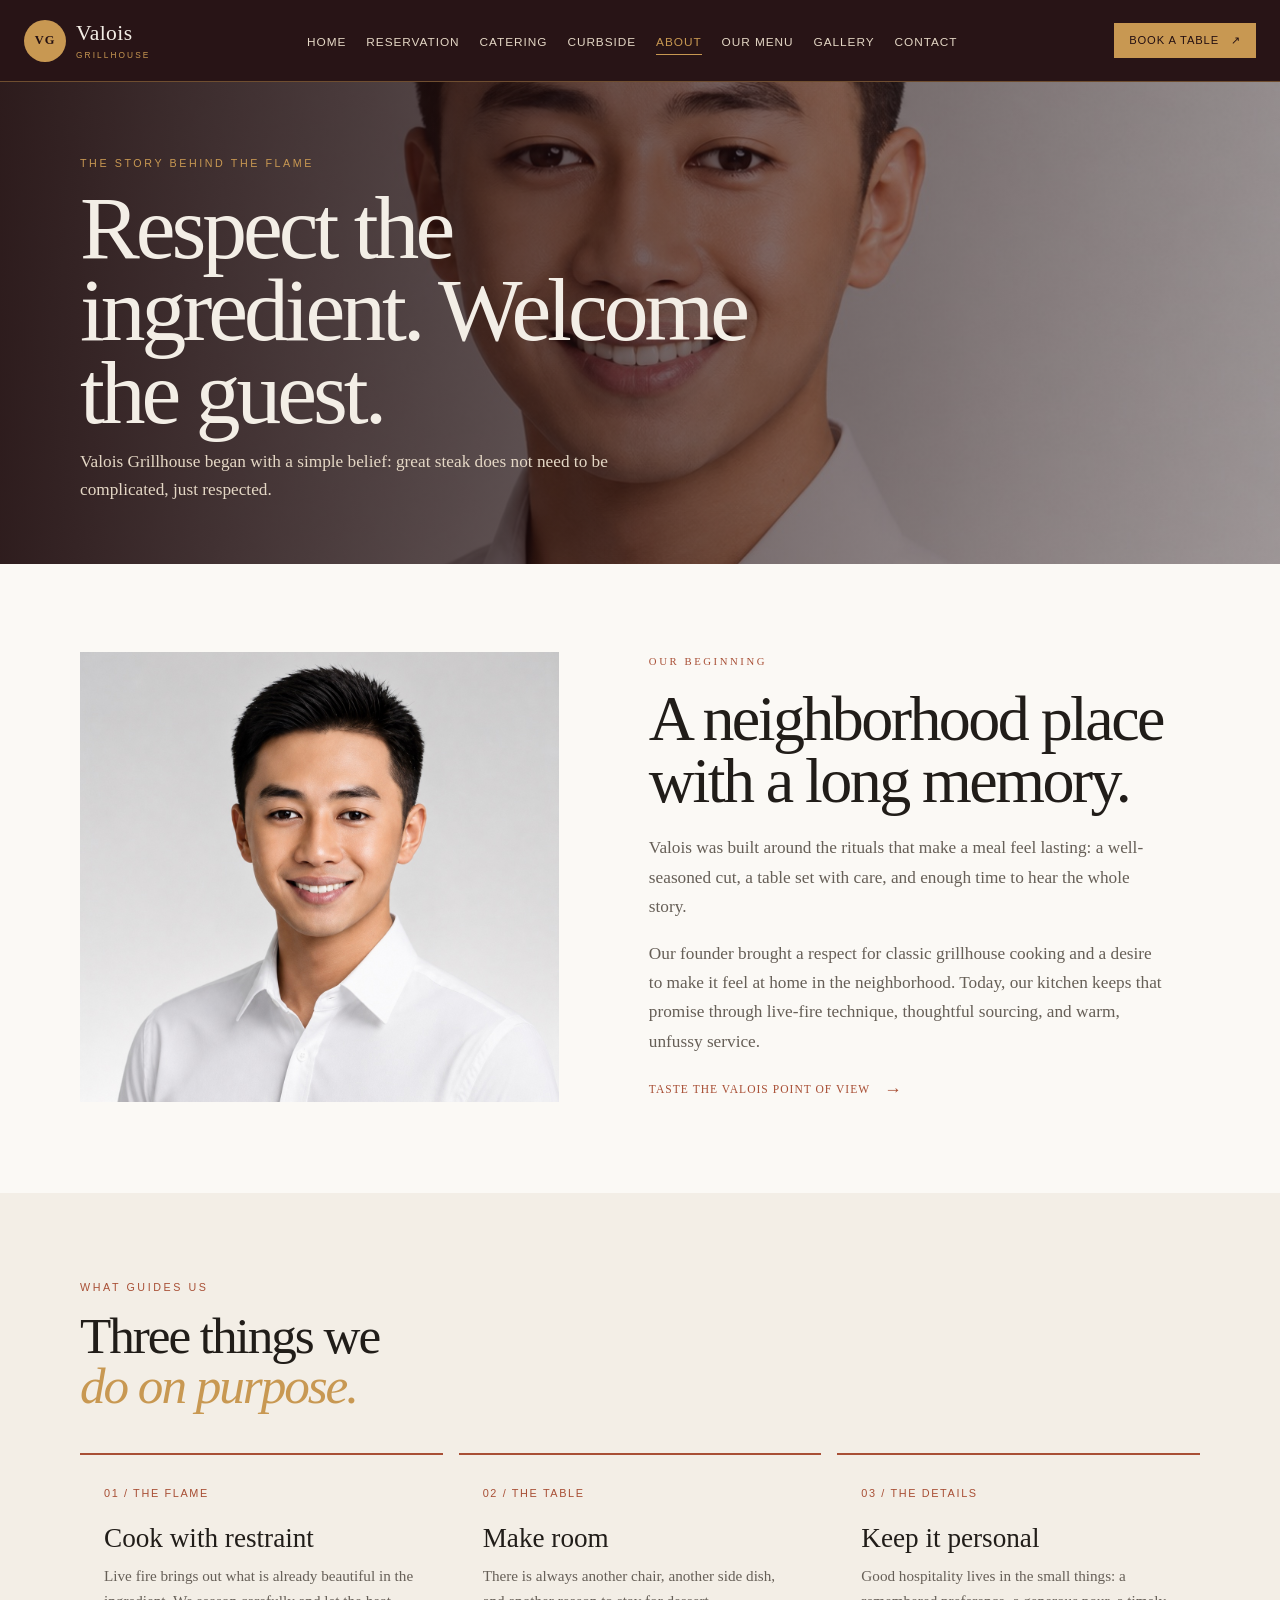
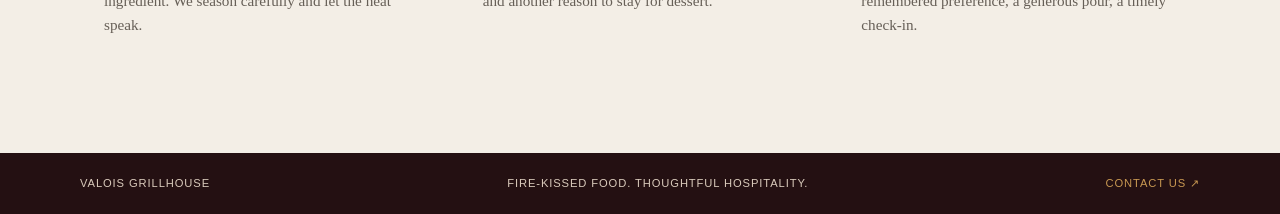
==== About.html @ 9742f993 "initial update" ====
<!DOCTYPE html>
<html lang="en">
<head><meta charset="UTF-8"><meta name="viewport" content="width=device-width, initial-scale=1.0"><meta name="description" content="Learn the story, values, and live-fire philosophy behind Valois Grillhouse."><title>About | Valois Grillhouse</title><link rel="stylesheet" href="styles.css"></head>
<body>
  <header class="navbar"><a class="brand" href="index.html" aria-label="Valois Grillhouse home"><span class="brand-mark">VG</span><span class="brand-copy"><strong>Valois</strong><small>GRILLHOUSE</small></span></a><nav><ul class="nav-links"><li><a href="index.html">Home</a></li><li><a href="Reservation.html">Reservation</a></li><li><a href="Catering.html">Catering</a></li><li><a href="Valois's Curbside.html">Curbside</a></li><li><a href="About.html" aria-current="page">About</a></li><li><a href="Our Menu.html">Our Menu</a></li><li><a href="Gallery.html">Gallery</a></li><li><a href="Contact.html">Contact</a></li></ul></nav><a class="nav-cta" href="Reservation.html">Book a table <span aria-hidden="true">&#8599;</span></a></header>
  <main>
    <section class="page-hero" style="--page-image: url('assets/images/Founder-Image.jpg')"><div class="container"><p class="eyebrow">The story behind the flame</p><h1>Respect the ingredient. Welcome the guest.</h1><p>Valois Grillhouse began with a simple belief: great steak does not need to be complicated, just respected.</p></div></section>
    <section class="content-section"><div class="container two-column"><div class="image-panel" style="background-image: url('assets/images/Founder-Image.jpg')"></div><div class="section-intro"><p class="eyebrow eyebrow-dark">Our beginning</p><h2>A neighborhood place with a long memory.</h2><p>Valois was built around the rituals that make a meal feel lasting: a well-seasoned cut, a table set with care, and enough time to hear the whole story.</p><p>Our founder brought a respect for classic grillhouse cooking and a desire to make it feel at home in the neighborhood. Today, our kitchen keeps that promise through live-fire technique, thoughtful sourcing, and warm, unfussy service.</p><a class="text-link" href="Our Menu.html">Taste the Valois point of view <span aria-hidden="true">&#8594;</span></a></div></div></section>
    <section class="content-section" style="background: var(--cream)"><div class="container"><div class="section-heading"><div><p class="eyebrow eyebrow-dark">What guides us</p><h2>Three things we<br><em>do on purpose.</em></h2></div></div><div class="service-grid"><article class="service-card"><span>01 / THE FLAME</span><h3>Cook with restraint</h3><p>Live fire brings out what is already beautiful in the ingredient. We season carefully and let the heat speak.</p></article><article class="service-card"><span>02 / THE TABLE</span><h3>Make room</h3><p>There is always another chair, another side dish, and another reason to stay for dessert.</p></article><article class="service-card"><span>03 / THE DETAILS</span><h3>Keep it personal</h3><p>Good hospitality lives in the small things: a remembered preference, a generous pour, a timely check-in.</p></article></div></div></section>
  </main><footer class="site-footer"><div class="container footer-inner"><span>Valois Grillhouse</span><span>Fire-kissed food. Thoughtful hospitality.</span><a href="Contact.html">Contact us &#8599;</a></div></footer>
</body>
</html>
---- styles.css ----
:root {
  --ink: #211d19;
  --ink-soft: #665f57;
  --cream: #f3eee6;
  --paper: #fbf9f5;
  --wine: #3a1718;
  --wine-dark: #241012;
  --clay: #a84f35;
  --gold: #c89852;
  --line: rgba(33, 29, 25, .16);
  --serif: Georgia, 'Times New Roman', serif;
  --sans: 'Trebuchet MS', Arial, sans-serif;
}

* { box-sizing: border-box; }
html { scroll-behavior: smooth; }
body { margin: 0; color: var(--ink); background: var(--paper); font-family: var(--sans); }
img { display: block; max-width: 100%; }
a { color: inherit; }
.container { width: min(1120px, calc(100% - 48px)); margin: 0 auto; }

.navbar { position: sticky; top: 0; z-index: 10; display: flex; align-items: center; gap: 30px; min-height: 82px; padding: 13px max(24px, calc((100% - 1280px) / 2)); color: var(--cream); background: rgba(36, 16, 18, .98); border-bottom: 1px solid rgba(200, 152, 82, .45); }
.brand { display: flex; align-items: center; gap: 10px; flex: 0 0 auto; color: var(--cream); text-decoration: none; }
.brand-mark { display: grid; width: 42px; height: 42px; place-items: center; color: var(--wine-dark); background: var(--gold); border-radius: 50%; font: bold .78rem var(--serif); letter-spacing: .08em; }
.brand-copy { display: grid; line-height: 1; }
.brand-copy strong { font: 1.35rem var(--serif); letter-spacing: .02em; }
.brand-copy small { margin-top: 5px; color: var(--gold); font-size: .52rem; letter-spacing: .25em; }
.navbar nav { min-width: 0; flex: 1; }
.nav-links { display: flex; justify-content: center; flex-wrap: wrap; gap: 5px 20px; padding: 0; margin: 0; list-style: none; }
.nav-links a { position: relative; padding: 10px 0; color: #e4d7c5; text-decoration: none; font-size: .74rem; letter-spacing: .08em; text-transform: uppercase; }
.nav-links a::after { position: absolute; right: 0; bottom: 4px; left: 0; height: 1px; content: ''; background: var(--gold); transform: scaleX(0); transition: transform .25s ease; }
.nav-links a:hover, .nav-links a[aria-current="page"] { color: var(--gold); }
.nav-links a:hover::after, .nav-links a[aria-current="page"]::after { transform: scaleX(1); }
.nav-cta { padding: 11px 15px; color: var(--wine-dark); background: var(--gold); text-decoration: none; font-size: .7rem; letter-spacing: .08em; text-transform: uppercase; white-space: nowrap; }
.nav-cta span, .button span { margin-left: 8px; }

.home-hero { position: relative; min-height: 690px; overflow: hidden; color: var(--cream); background: var(--wine-dark); }
.hero-image { position: absolute; inset: 0; background: url('assets/images/foods/Prime Ribeye.jpg') center/cover; transform: scale(1.03); }
.hero-shade { position: absolute; inset: 0; background: linear-gradient(90deg, rgba(25, 9, 10, .9) 0%, rgba(25, 9, 10, .48) 50%, rgba(25, 9, 10, .22) 100%); }
.home-hero-content { position: relative; z-index: 1; display: flex; min-height: 690px; flex-direction: column; justify-content: center; align-items: flex-start; padding-top: 30px; }
.eyebrow { margin: 0 0 18px; color: var(--gold); font-size: .67rem; letter-spacing: .24em; text-transform: uppercase; }
.eyebrow-dark { color: var(--clay); }
h1, h2, h3, p { margin-top: 0; }
h1, h2, h3 { font-family: var(--serif); font-weight: normal; }
h1 { max-width: 750px; margin-bottom: 26px; font-size: clamp(3.8rem, 8vw, 7.2rem); line-height: .92; letter-spacing: -.045em; }
h1 em, h2 em { color: var(--gold); font-style: italic; }
.hero-lede { max-width: 405px; color: #e4d7c5; font: 1.08rem/1.65 var(--serif); }
.button-row { display: flex; flex-wrap: wrap; gap: 12px; margin-top: 22px; }
.button { display: inline-block; padding: 15px 20px; text-decoration: none; font-size: .7rem; letter-spacing: .1em; text-transform: uppercase; transition: transform .2s ease, background .2s ease; }
.button:hover { transform: translateY(-2px); }
.button-primary { color: var(--wine-dark); background: var(--gold); }
.button-quiet { color: var(--cream); border: 1px solid rgba(243, 238, 230, .45); }
.button-outline { color: var(--cream); border: 1px solid var(--gold); }
.hero-note { display: flex; align-items: center; gap: 12px; margin-top: 72px; color: #c8b8a5; font-size: .64rem; line-height: 1.6; letter-spacing: .12em; text-transform: uppercase; }
.rule { width: 46px; height: 1px; background: var(--gold); }

.section-padding { padding: 100px 0; }
.intro-band { background: var(--cream); }
.split-intro { display: grid; grid-template-columns: 1fr 1fr; gap: 80px; align-items: end; }
h2 { margin-bottom: 20px; font-size: clamp(2.5rem, 5vw, 4.3rem); line-height: .98; letter-spacing: -.04em; }
.intro-copy { max-width: 430px; color: var(--ink-soft); font: 1.05rem/1.7 var(--serif); }
.text-link { display: inline-flex; gap: 14px; align-items: center; color: var(--clay); font-size: .72rem; letter-spacing: .09em; text-decoration: none; text-transform: uppercase; }
.text-link span { font-size: 1.1rem; }
.feature-section { background: var(--paper); }
.section-heading { display: flex; justify-content: space-between; gap: 25px; align-items: end; margin-bottom: 42px; }
.section-heading h2 { margin-bottom: 0; font-size: clamp(2.3rem, 4vw, 3.5rem); }
.feature-grid { display: grid; grid-template-columns: 1.35fr 1fr 1fr; gap: 16px; }
.feature-card { min-width: 0; background: var(--cream); }
.feature-card img { width: 100%; aspect-ratio: 1.1; object-fit: cover; filter: saturate(.85); }
.feature-card-large img { aspect-ratio: .95; }
.feature-card-caption { display: flex; gap: 18px; padding: 20px; }
.feature-card-caption > span { color: var(--clay); font-size: .7rem; letter-spacing: .1em; }
.feature-card h3 { margin-bottom: 6px; font-size: 1.45rem; }
.feature-card p { margin: 0; color: var(--ink-soft); font: .92rem var(--serif); }
.visit-band { padding: 92px 0; color: var(--cream); background: var(--wine); }
.visit-content { display: grid; grid-template-columns: 1fr 1fr; gap: 70px; align-items: end; }
.visit-content h2 { margin: 0; }
.visit-details { color: #d9cabb; font: 1rem/1.8 var(--serif); }
.visit-details p { margin-bottom: 28px; }
.site-footer { color: #d9cabb; background: var(--wine-dark); }
.footer-inner { display: flex; justify-content: space-between; gap: 20px; padding: 24px 0; font-size: .7rem; letter-spacing: .08em; text-transform: uppercase; }
.footer-inner a { color: var(--gold); text-decoration: none; }

/* Shared page foundation */
.page-hero { position: relative; display: flex; min-height: 360px; align-items: end; overflow: hidden; color: var(--cream); background: var(--wine-dark); }
.page-hero::before { position: absolute; inset: 0; content: ''; background: linear-gradient(90deg, rgba(31, 12, 13, .92), rgba(31, 12, 13, .35)), var(--page-image, url('assets/images/foods/Charcoal Pork Ribs.jpg')) center/cover; }
.page-hero .container { position: relative; z-index: 1; padding-top: 75px; padding-bottom: 60px; }
.page-hero h1 { max-width: 700px; margin-bottom: 14px; font-size: clamp(3.2rem, 7vw, 6rem); }
.page-hero p:not(.eyebrow) { max-width: 530px; margin: 0; color: #e4d7c5; font: 1.08rem/1.6 var(--serif); }
.content-section { padding: 88px 0; }
.paper-panel { padding: clamp(26px, 5vw, 54px); background: var(--cream); }
.two-column { display: grid; grid-template-columns: 1fr 1.15fr; gap: clamp(35px, 7vw, 90px); align-items: start; }
.section-intro { max-width: 520px; color: var(--ink-soft); font: 1.08rem/1.7 var(--serif); }
.section-intro h2 { color: var(--ink); }
.form-grid { display: grid; grid-template-columns: 1fr 1fr; gap: 18px; }
.form-field { display: grid; gap: 8px; }
.form-field.full { grid-column: 1 / -1; }
.form-field label { color: var(--ink-soft); font-size: .68rem; letter-spacing: .12em; text-transform: uppercase; }
.form-field input, .form-field select, .form-field textarea { width: 100%; padding: 14px 12px; color: var(--ink); border: 1px solid var(--line); border-radius: 0; background: var(--paper); font: 1rem var(--serif); }
.form-field textarea { min-height: 130px; resize: vertical; }
.form-field input:focus, .form-field select:focus, .form-field textarea:focus { outline: 2px solid var(--gold); outline-offset: 2px; }
.form-actions { grid-column: 1 / -1; margin-top: 6px; }
.detail-list { display: grid; gap: 20px; padding: 0; margin: 30px 0 0; list-style: none; }
.detail-list li { padding-top: 16px; border-top: 1px solid var(--line); }
.detail-list strong { display: block; margin-bottom: 5px; font: 1.25rem var(--serif); }
.detail-list span { color: var(--ink-soft); font-size: .9rem; line-height: 1.5; }
.service-grid, .card-grid { display: grid; grid-template-columns: repeat(3, 1fr); gap: 16px; }
.service-card { padding: 28px 24px; border-top: 2px solid var(--clay); background: var(--cream); }
.service-card span { color: var(--clay); font-size: .68rem; letter-spacing: .15em; }
.service-card h3 { margin: 22px 0 10px; font-size: 1.7rem; }
.service-card p { margin: 0; color: var(--ink-soft); font: .95rem/1.6 var(--serif); }
.image-panel { min-height: 450px; background: center/cover; }
.photo-caption { padding: 12px 0 0; color: var(--ink-soft); font-size: .68rem; letter-spacing: .08em; text-transform: uppercase; }
.menu-layout { display: grid; grid-template-columns: 1fr 1fr; gap: 70px; }
.menu-category { margin-bottom: 45px; }
.menu-category h2 { padding-bottom: 15px; margin-bottom: 0; font-size: 2.3rem; border-bottom: 1px solid var(--line); }
.menu-item { display: grid; grid-template-columns: 1fr auto; gap: 18px; padding: 18px 0; border-bottom: 1px solid var(--line); }
.menu-item h3 { margin: 0 0 5px; font-size: 1.2rem; }
.menu-item p { max-width: 370px; margin: 0; color: var(--ink-soft); font: .9rem/1.45 var(--serif); }
.menu-item strong { color: var(--clay); font: 1.05rem var(--serif); }
.gallery-grid { display: grid; grid-template-columns: repeat(12, 1fr); gap: 14px; }
.gallery-item { grid-column: span 4; overflow: hidden; background: var(--cream); }
.gallery-item.tall { grid-row: span 2; grid-column: span 5; }
.gallery-item.wide { grid-column: span 7; }
.gallery-item img { width: 100%; height: 100%; min-height: 250px; object-fit: cover; transition: transform .5s ease; }
.gallery-item:hover img { transform: scale(1.04); }
.gallery-item figcaption { padding: 11px 14px; color: var(--ink-soft); font-size: .65rem; letter-spacing: .1em; text-transform: uppercase; }
.contact-layout { display: grid; grid-template-columns: .8fr 1.2fr; gap: 16px; }
.contact-card { padding: 38px; color: var(--cream); background: var(--wine); }
.contact-card h2 { color: var(--cream); font-size: 3rem; }
.contact-card .detail-list li { border-color: rgba(243, 238, 230, .2); }
.contact-card .detail-list strong { color: var(--gold); }
.contact-card .detail-list span { color: #d9cabb; }
.map-placeholder { display: grid; min-height: 260px; place-items: center; color: var(--clay); background: repeating-linear-gradient(45deg, #e9e0d4, #e9e0d4 12px, #e1d6c8 12px, #e1d6c8 14px); text-align: center; }
.map-placeholder strong { display: block; margin-bottom: 8px; font: 2rem var(--serif); }
.map-placeholder span { color: var(--ink-soft); font-size: .72rem; letter-spacing: .1em; text-transform: uppercase; }

@media (max-width: 980px) {
  .navbar { flex-wrap: wrap; gap: 15px 22px; }
  .navbar nav { order: 3; flex-basis: 100%; overflow-x: auto; }
  .nav-links { justify-content: flex-start; flex-wrap: nowrap; width: max-content; padding-bottom: 3px; }
  .nav-cta { margin-left: auto; }
  .split-intro, .visit-content { gap: 45px; }
}
@media (max-width: 700px) {
  .container { width: min(100% - 32px, 560px); }
  .navbar { padding: 12px 16px; }
  .brand-copy strong { font-size: 1.15rem; }
  .nav-cta { padding: 10px 11px; font-size: .6rem; }
  .home-hero, .home-hero-content { min-height: 620px; }
  .hero-image { background-position: 65% center; }
  h1 { font-size: clamp(3.4rem, 16vw, 5rem); }
  .section-padding, .content-section { padding: 64px 0; }
  .split-intro, .visit-content, .two-column, .menu-layout, .contact-layout { grid-template-columns: 1fr; gap: 35px; }
  .feature-grid, .service-grid, .card-grid { grid-template-columns: 1fr; }
  .feature-card-large img, .feature-card img { aspect-ratio: 1.45; }
  .section-heading { display: block; }
  .section-heading .text-link { margin-top: 18px; }
  .form-grid { grid-template-columns: 1fr; }
  .form-field.full, .form-actions { grid-column: auto; }
  .gallery-item, .gallery-item.tall, .gallery-item.wide { grid-column: span 12; grid-row: auto; }
  .gallery-item img { min-height: 230px; max-height: 370px; }
  .footer-inner { flex-direction: column; gap: 10px; }
}
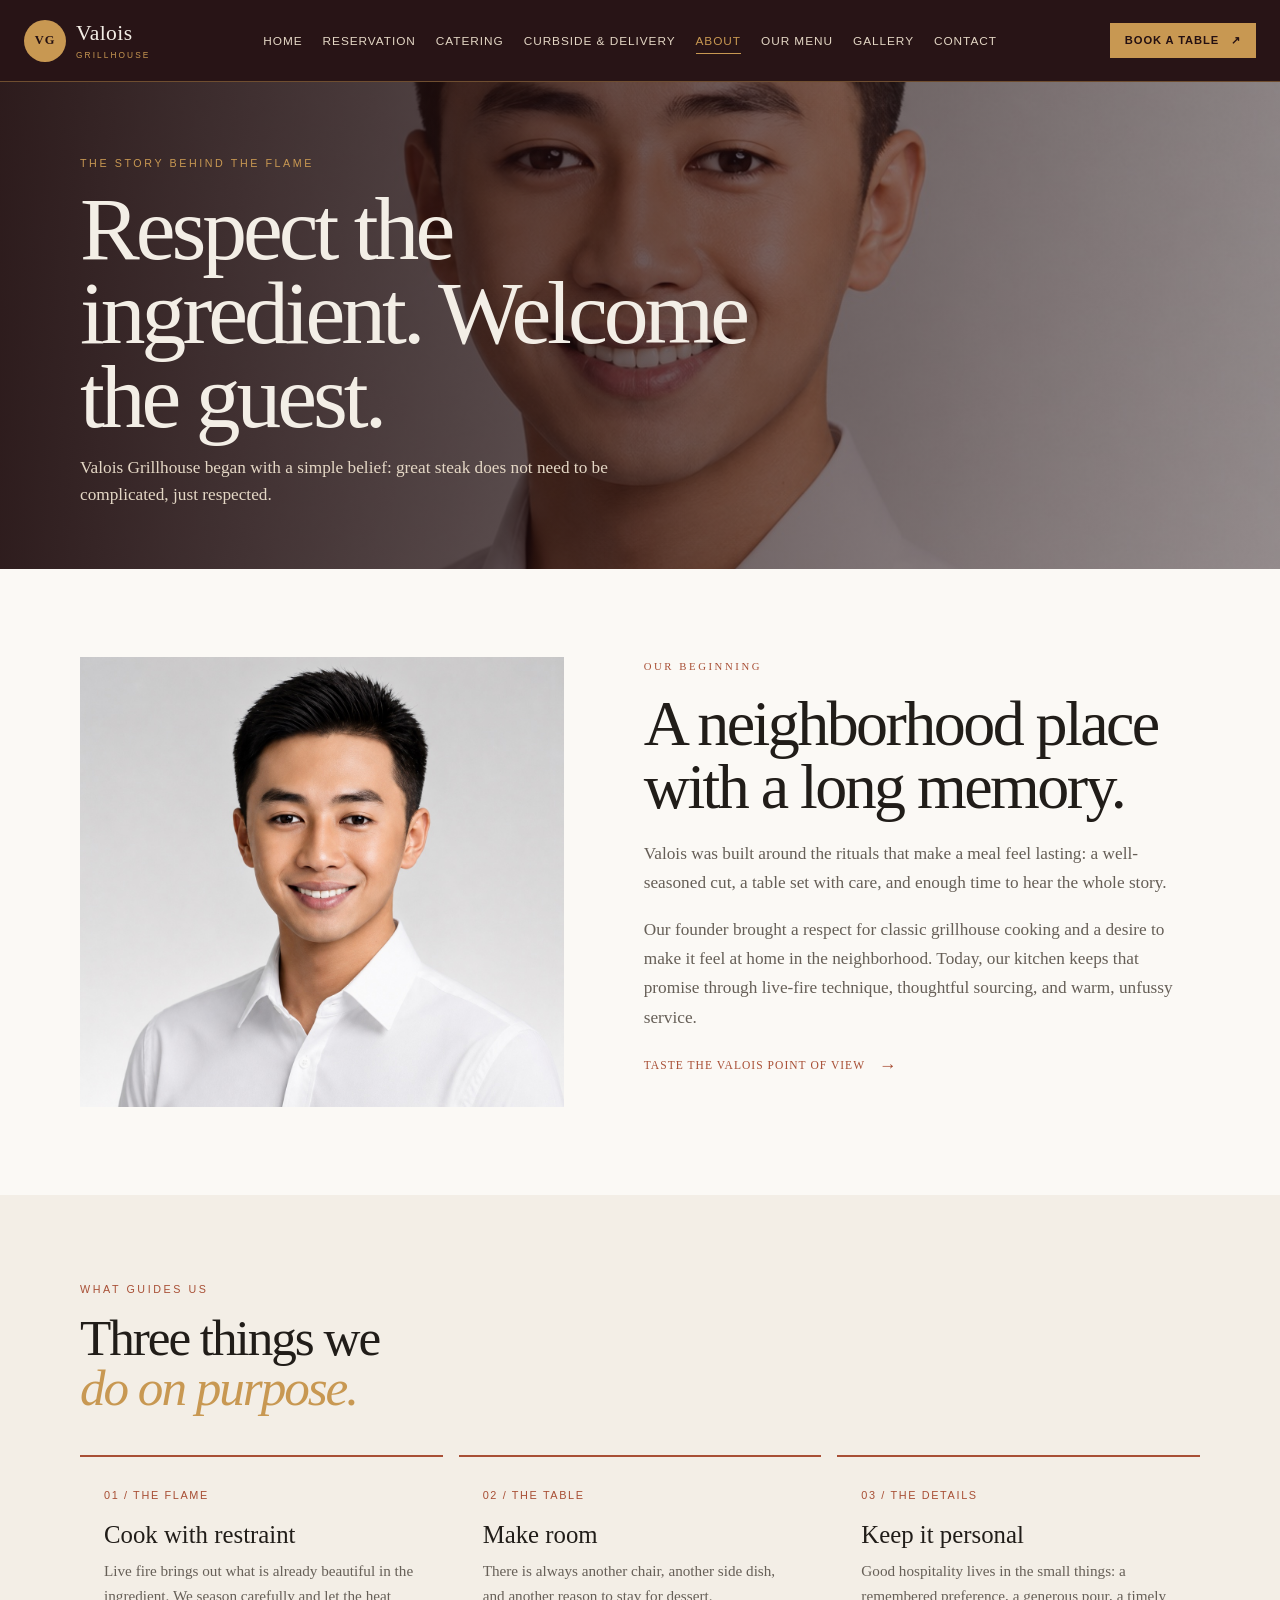
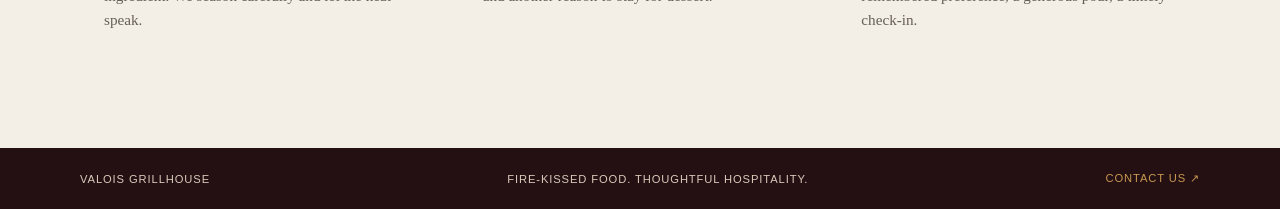
==== commit 3e9da595: "Add interactive menu and delivery ordering Adds an interactive menu with dish details, currency swit" ====
--- a/About.html
+++ b/About.html
@@ -2,11 +2,12 @@
 <html lang="en">
 <head><meta charset="UTF-8"><meta name="viewport" content="width=device-width, initial-scale=1.0"><meta name="description" content="Learn the story, values, and live-fire philosophy behind Valois Grillhouse."><title>About | Valois Grillhouse</title><link rel="stylesheet" href="styles.css"></head>
 <body>
-  <header class="navbar"><a class="brand" href="index.html" aria-label="Valois Grillhouse home"><span class="brand-mark">VG</span><span class="brand-copy"><strong>Valois</strong><small>GRILLHOUSE</small></span></a><nav><ul class="nav-links"><li><a href="index.html">Home</a></li><li><a href="Reservation.html">Reservation</a></li><li><a href="Catering.html">Catering</a></li><li><a href="Valois's Curbside.html">Curbside</a></li><li><a href="About.html" aria-current="page">About</a></li><li><a href="Our Menu.html">Our Menu</a></li><li><a href="Gallery.html">Gallery</a></li><li><a href="Contact.html">Contact</a></li></ul></nav><a class="nav-cta" href="Reservation.html">Book a table <span aria-hidden="true">&#8599;</span></a></header>
+  <header class="navbar"><a class="brand" href="index.html" aria-label="Valois Grillhouse home"><span class="brand-mark">VG</span><span class="brand-copy"><strong>Valois</strong><small>GRILLHOUSE</small></span></a><nav><ul class="nav-links"><li><a href="index.html">Home</a></li><li><a href="Reservation.html">Reservation</a></li><li><a href="Catering.html">Catering</a></li><li><a href="Valois's Curbside.html">Curbside &amp; Delivery</a></li><li><a href="About.html" aria-current="page">About</a></li><li><a href="Our Menu.html">Our Menu</a></li><li><a href="Gallery.html">Gallery</a></li><li><a href="Contact.html">Contact</a></li></ul></nav><a class="nav-cta" href="Reservation.html">Book a table <span aria-hidden="true">&#8599;</span></a></header>
   <main>
     <section class="page-hero" style="--page-image: url('assets/images/Founder-Image.jpg')"><div class="container"><p class="eyebrow">The story behind the flame</p><h1>Respect the ingredient. Welcome the guest.</h1><p>Valois Grillhouse began with a simple belief: great steak does not need to be complicated, just respected.</p></div></section>
     <section class="content-section"><div class="container two-column"><div class="image-panel" style="background-image: url('assets/images/Founder-Image.jpg')"></div><div class="section-intro"><p class="eyebrow eyebrow-dark">Our beginning</p><h2>A neighborhood place with a long memory.</h2><p>Valois was built around the rituals that make a meal feel lasting: a well-seasoned cut, a table set with care, and enough time to hear the whole story.</p><p>Our founder brought a respect for classic grillhouse cooking and a desire to make it feel at home in the neighborhood. Today, our kitchen keeps that promise through live-fire technique, thoughtful sourcing, and warm, unfussy service.</p><a class="text-link" href="Our Menu.html">Taste the Valois point of view <span aria-hidden="true">&#8594;</span></a></div></div></section>
     <section class="content-section" style="background: var(--cream)"><div class="container"><div class="section-heading"><div><p class="eyebrow eyebrow-dark">What guides us</p><h2>Three things we<br><em>do on purpose.</em></h2></div></div><div class="service-grid"><article class="service-card"><span>01 / THE FLAME</span><h3>Cook with restraint</h3><p>Live fire brings out what is already beautiful in the ingredient. We season carefully and let the heat speak.</p></article><article class="service-card"><span>02 / THE TABLE</span><h3>Make room</h3><p>There is always another chair, another side dish, and another reason to stay for dessert.</p></article><article class="service-card"><span>03 / THE DETAILS</span><h3>Keep it personal</h3><p>Good hospitality lives in the small things: a remembered preference, a generous pour, a timely check-in.</p></article></div></div></section>
   </main><footer class="site-footer"><div class="container footer-inner"><span>Valois Grillhouse</span><span>Fire-kissed food. Thoughtful hospitality.</span><a href="Contact.html">Contact us &#8599;</a></div></footer>
+  <script src="backend/static/form-handler.js"></script>
 </body>
 </html>
--- a/styles.css
+++ b/styles.css
@@ -13,13 +13,27 @@
 }
 
 * { box-sizing: border-box; }
-html { scroll-behavior: smooth; }
-body { margin: 0; color: var(--ink); background: var(--paper); font-family: var(--sans); }
-img { display: block; max-width: 100%; }
+html { scroll-behavior: smooth; overflow-x: hidden; -webkit-text-size-adjust: 100%; }
+body { margin: 0; color: var(--ink); background: var(--paper); font-family: var(--sans); overflow-x: hidden; }
+img { display: block; max-width: 100%; height: auto; }
 a { color: inherit; }
 .container { width: min(1120px, calc(100% - 48px)); margin: 0 auto; }
 
-.navbar { position: sticky; top: 0; z-index: 10; display: flex; align-items: center; gap: 30px; min-height: 82px; padding: 13px max(24px, calc((100% - 1280px) / 2)); color: var(--cream); background: rgba(36, 16, 18, .98); border-bottom: 1px solid rgba(200, 152, 82, .45); }
+/* Navigation Bar */
+.navbar {
+  position: sticky;
+  top: 0;
+  z-index: 100;
+  display: flex;
+  align-items: center;
+  gap: 24px;
+  min-height: 82px;
+  padding: 13px max(24px, calc((100% - 1280px) / 2));
+  color: var(--cream);
+  background: rgba(36, 16, 18, .98);
+  backdrop-filter: blur(8px);
+  border-bottom: 1px solid rgba(200, 152, 82, .45);
+}
 .brand { display: flex; align-items: center; gap: 10px; flex: 0 0 auto; color: var(--cream); text-decoration: none; }
 .brand-mark { display: grid; width: 42px; height: 42px; place-items: center; color: var(--wine-dark); background: var(--gold); border-radius: 50%; font: bold .78rem var(--serif); letter-spacing: .08em; }
 .brand-copy { display: grid; line-height: 1; }
@@ -27,46 +41,75 @@
 .brand-copy small { margin-top: 5px; color: var(--gold); font-size: .52rem; letter-spacing: .25em; }
 .navbar nav { min-width: 0; flex: 1; }
 .nav-links { display: flex; justify-content: center; flex-wrap: wrap; gap: 5px 20px; padding: 0; margin: 0; list-style: none; }
-.nav-links a { position: relative; padding: 10px 0; color: #e4d7c5; text-decoration: none; font-size: .74rem; letter-spacing: .08em; text-transform: uppercase; }
+.nav-links a { position: relative; display: inline-block; padding: 10px 0; color: #e4d7c5; text-decoration: none; font-size: .74rem; letter-spacing: .08em; text-transform: uppercase; }
 .nav-links a::after { position: absolute; right: 0; bottom: 4px; left: 0; height: 1px; content: ''; background: var(--gold); transform: scaleX(0); transition: transform .25s ease; }
 .nav-links a:hover, .nav-links a[aria-current="page"] { color: var(--gold); }
 .nav-links a:hover::after, .nav-links a[aria-current="page"]::after { transform: scaleX(1); }
-.nav-cta { padding: 11px 15px; color: var(--wine-dark); background: var(--gold); text-decoration: none; font-size: .7rem; letter-spacing: .08em; text-transform: uppercase; white-space: nowrap; }
+.nav-cta { padding: 11px 15px; color: var(--wine-dark); background: var(--gold); text-decoration: none; font-size: .7rem; letter-spacing: .08em; text-transform: uppercase; white-space: nowrap; font-weight: bold; }
 .nav-cta span, .button span { margin-left: 8px; }
 
+/* Mobile Hamburger Toggle Button */
+.nav-toggle {
+  display: none;
+  flex-direction: column;
+  justify-content: center;
+  align-items: center;
+  gap: 5px;
+  width: 44px;
+  height: 44px;
+  padding: 8px;
+  margin-left: auto;
+  background: transparent;
+  border: 1px solid rgba(200, 152, 82, .55);
+  color: var(--cream);
+  cursor: pointer;
+}
+.nav-toggle-bar {
+  display: block;
+  width: 20px;
+  height: 2px;
+  background: var(--gold);
+  transition: transform .25s ease, opacity .25s ease;
+}
+.navbar.nav-open .nav-toggle-bar:nth-child(1) { transform: translateY(7px) rotate(45deg); }
+.navbar.nav-open .nav-toggle-bar:nth-child(2) { opacity: 0; }
+.navbar.nav-open .nav-toggle-bar:nth-child(3) { transform: translateY(-7px) rotate(-45deg); }
+
+/* Home Hero */
 .home-hero { position: relative; min-height: 690px; overflow: hidden; color: var(--cream); background: var(--wine-dark); }
-.hero-image { position: absolute; inset: 0; background: url('assets/images/foods/Prime Ribeye.jpg') center/cover; transform: scale(1.03); }
-.hero-shade { position: absolute; inset: 0; background: linear-gradient(90deg, rgba(25, 9, 10, .9) 0%, rgba(25, 9, 10, .48) 50%, rgba(25, 9, 10, .22) 100%); }
-.home-hero-content { position: relative; z-index: 1; display: flex; min-height: 690px; flex-direction: column; justify-content: center; align-items: flex-start; padding-top: 30px; }
+.hero-image { position: absolute; inset: 0; background: url('assets/images/foods/Legend/Prime Ribeye.jpg') center/cover; transform: scale(1.03); }
+.hero-shade { position: absolute; inset: 0; background: linear-gradient(90deg, rgba(25, 9, 10, .92) 0%, rgba(25, 9, 10, .55) 55%, rgba(25, 9, 10, .28) 100%); }
+.home-hero-content { position: relative; z-index: 1; display: flex; min-height: 690px; flex-direction: column; justify-content: center; align-items: flex-start; padding-top: 30px; padding-bottom: 30px; }
 .eyebrow { margin: 0 0 18px; color: var(--gold); font-size: .67rem; letter-spacing: .24em; text-transform: uppercase; }
 .eyebrow-dark { color: var(--clay); }
 h1, h2, h3, p { margin-top: 0; }
 h1, h2, h3 { font-family: var(--serif); font-weight: normal; }
-h1 { max-width: 750px; margin-bottom: 26px; font-size: clamp(3.8rem, 8vw, 7.2rem); line-height: .92; letter-spacing: -.045em; }
+h1 { max-width: 750px; margin-bottom: 26px; font-size: clamp(3.2rem, 8vw, 7.2rem); line-height: .94; letter-spacing: -.045em; }
 h1 em, h2 em { color: var(--gold); font-style: italic; }
-.hero-lede { max-width: 405px; color: #e4d7c5; font: 1.08rem/1.65 var(--serif); }
+.hero-lede { max-width: 430px; color: #e4d7c5; font: 1.08rem/1.65 var(--serif); }
 .button-row { display: flex; flex-wrap: wrap; gap: 12px; margin-top: 22px; }
-.button { display: inline-block; padding: 15px 20px; text-decoration: none; font-size: .7rem; letter-spacing: .1em; text-transform: uppercase; transition: transform .2s ease, background .2s ease; }
+.button { display: inline-flex; align-items: center; justify-content: center; padding: 15px 20px; border: none; text-decoration: none; font-family: var(--sans); font-size: .72rem; letter-spacing: .1em; text-transform: uppercase; cursor: pointer; transition: transform .2s ease, background .2s ease, opacity .2s ease; }
 .button:hover { transform: translateY(-2px); }
-.button-primary { color: var(--wine-dark); background: var(--gold); }
-.button-quiet { color: var(--cream); border: 1px solid rgba(243, 238, 230, .45); }
-.button-outline { color: var(--cream); border: 1px solid var(--gold); }
-.hero-note { display: flex; align-items: center; gap: 12px; margin-top: 72px; color: #c8b8a5; font-size: .64rem; line-height: 1.6; letter-spacing: .12em; text-transform: uppercase; }
+.button-primary { color: var(--wine-dark); background: var(--gold); font-weight: bold; }
+.button-quiet { color: var(--cream); background: transparent; border: 1px solid rgba(243, 238, 230, .45); }
+.button-outline { color: var(--cream); background: transparent; border: 1px solid var(--gold); }
+.hero-note { display: flex; align-items: center; gap: 12px; margin-top: 56px; color: #c8b8a5; font-size: .64rem; line-height: 1.6; letter-spacing: .12em; text-transform: uppercase; }
 .rule { width: 46px; height: 1px; background: var(--gold); }
 
 .section-padding { padding: 100px 0; }
 .intro-band { background: var(--cream); }
 .split-intro { display: grid; grid-template-columns: 1fr 1fr; gap: 80px; align-items: end; }
-h2 { margin-bottom: 20px; font-size: clamp(2.5rem, 5vw, 4.3rem); line-height: .98; letter-spacing: -.04em; }
+h2 { margin-bottom: 20px; font-size: clamp(2.2rem, 5vw, 4.3rem); line-height: .98; letter-spacing: -.04em; }
 .intro-copy { max-width: 430px; color: var(--ink-soft); font: 1.05rem/1.7 var(--serif); }
 .text-link { display: inline-flex; gap: 14px; align-items: center; color: var(--clay); font-size: .72rem; letter-spacing: .09em; text-decoration: none; text-transform: uppercase; }
 .text-link span { font-size: 1.1rem; }
 .feature-section { background: var(--paper); }
-.section-heading { display: flex; justify-content: space-between; gap: 25px; align-items: end; margin-bottom: 42px; }
-.section-heading h2 { margin-bottom: 0; font-size: clamp(2.3rem, 4vw, 3.5rem); }
+.section-heading { display: flex; justify-content: space-between; gap: 25px; align-items: end; margin-bottom: 42px; flex-wrap: wrap; }
+.section-heading h2 { margin-bottom: 0; font-size: clamp(2.1rem, 4vw, 3.5rem); }
 .feature-grid { display: grid; grid-template-columns: 1.35fr 1fr 1fr; gap: 16px; }
-.feature-card { min-width: 0; background: var(--cream); }
-.feature-card img { width: 100%; aspect-ratio: 1.1; object-fit: cover; filter: saturate(.85); }
+.feature-card { min-width: 0; background: var(--cream); text-decoration: none; transition: transform .25s ease, box-shadow .25s ease; }
+.feature-card:hover { transform: translateY(-4px); box-shadow: 0 14px 30px rgba(33, 29, 25, .08); }
+.feature-card img { width: 100%; aspect-ratio: 1.1; object-fit: cover; background: #fff; }
 .feature-card-large img { aspect-ratio: .95; }
 .feature-card-caption { display: flex; gap: 18px; padding: 20px; }
 .feature-card-caption > span { color: var(--clay); font-size: .7rem; letter-spacing: .1em; }
@@ -78,26 +121,35 @@
 .visit-details { color: #d9cabb; font: 1rem/1.8 var(--serif); }
 .visit-details p { margin-bottom: 28px; }
 .site-footer { color: #d9cabb; background: var(--wine-dark); }
-.footer-inner { display: flex; justify-content: space-between; gap: 20px; padding: 24px 0; font-size: .7rem; letter-spacing: .08em; text-transform: uppercase; }
+.footer-inner { display: flex; justify-content: space-between; align-items: center; flex-wrap: wrap; gap: 20px; padding: 24px 0; font-size: .7rem; letter-spacing: .08em; text-transform: uppercase; }
 .footer-inner a { color: var(--gold); text-decoration: none; }
 
 /* Shared page foundation */
 .page-hero { position: relative; display: flex; min-height: 360px; align-items: end; overflow: hidden; color: var(--cream); background: var(--wine-dark); }
-.page-hero::before { position: absolute; inset: 0; content: ''; background: linear-gradient(90deg, rgba(31, 12, 13, .92), rgba(31, 12, 13, .35)), var(--page-image, url('assets/images/foods/Charcoal Pork Ribs.jpg')) center/cover; }
+.page-hero::before { position: absolute; inset: 0; content: ''; background: linear-gradient(90deg, rgba(31, 12, 13, .92), rgba(31, 12, 13, .4)), var(--page-image, url('assets/images/foods/Legend/Charcoal Pork Ribs.jpg')) center/cover; }
 .page-hero .container { position: relative; z-index: 1; padding-top: 75px; padding-bottom: 60px; }
-.page-hero h1 { max-width: 700px; margin-bottom: 14px; font-size: clamp(3.2rem, 7vw, 6rem); }
+.page-hero h1 { max-width: 700px; margin-bottom: 14px; font-size: clamp(2.6rem, 7vw, 6rem); }
 .page-hero p:not(.eyebrow) { max-width: 530px; margin: 0; color: #e4d7c5; font: 1.08rem/1.6 var(--serif); }
 .content-section { padding: 88px 0; }
-.paper-panel { padding: clamp(26px, 5vw, 54px); background: var(--cream); }
-.two-column { display: grid; grid-template-columns: 1fr 1.15fr; gap: clamp(35px, 7vw, 90px); align-items: start; }
-.section-intro { max-width: 520px; color: var(--ink-soft); font: 1.08rem/1.7 var(--serif); }
+.paper-panel { padding: clamp(22px, 5vw, 50px); background: var(--cream); border: 1px solid var(--line); }
+.two-column { display: grid; grid-template-columns: 1fr 1.15fr; gap: clamp(35px, 7vw, 80px); align-items: start; }
+.section-intro { max-width: 540px; color: var(--ink-soft); font: 1.08rem/1.7 var(--serif); }
 .section-intro h2 { color: var(--ink); }
 .form-grid { display: grid; grid-template-columns: 1fr 1fr; gap: 18px; }
 .form-field { display: grid; gap: 8px; }
 .form-field.full { grid-column: 1 / -1; }
-.form-field label { color: var(--ink-soft); font-size: .68rem; letter-spacing: .12em; text-transform: uppercase; }
-.form-field input, .form-field select, .form-field textarea { width: 100%; padding: 14px 12px; color: var(--ink); border: 1px solid var(--line); border-radius: 0; background: var(--paper); font: 1rem var(--serif); }
-.form-field textarea { min-height: 130px; resize: vertical; }
+.form-field.hidden-field { display: none; }
+.form-field label { color: var(--ink-soft); font-size: .68rem; letter-spacing: .12em; text-transform: uppercase; font-weight: bold; }
+.form-field input, .form-field select, .form-field textarea {
+  width: 100%;
+  padding: 14px 12px;
+  color: var(--ink);
+  border: 1px solid var(--line);
+  border-radius: 0;
+  background: var(--paper);
+  font: 1rem var(--serif); /* 16px prevents iOS mobile zoom on input focus */
+}
+.form-field textarea { min-height: 120px; resize: vertical; }
 .form-field input:focus, .form-field select:focus, .form-field textarea:focus { outline: 2px solid var(--gold); outline-offset: 2px; }
 .form-actions { grid-column: 1 / -1; margin-top: 6px; }
 .detail-list { display: grid; gap: 20px; padding: 0; margin: 30px 0 0; list-style: none; }
@@ -107,19 +159,492 @@
 .service-grid, .card-grid { display: grid; grid-template-columns: repeat(3, 1fr); gap: 16px; }
 .service-card { padding: 28px 24px; border-top: 2px solid var(--clay); background: var(--cream); }
 .service-card span { color: var(--clay); font-size: .68rem; letter-spacing: .15em; }
-.service-card h3 { margin: 22px 0 10px; font-size: 1.7rem; }
+.service-card h3 { margin: 18px 0 10px; font-size: 1.55rem; }
 .service-card p { margin: 0; color: var(--ink-soft); font: .95rem/1.6 var(--serif); }
 .image-panel { min-height: 450px; background: center/cover; }
 .photo-caption { padding: 12px 0 0; color: var(--ink-soft); font-size: .68rem; letter-spacing: .08em; text-transform: uppercase; }
-.menu-layout { display: grid; grid-template-columns: 1fr 1fr; gap: 70px; }
-.menu-category { margin-bottom: 45px; }
-.menu-category h2 { padding-bottom: 15px; margin-bottom: 0; font-size: 2.3rem; border-bottom: 1px solid var(--line); }
-.menu-item { display: grid; grid-template-columns: 1fr auto; gap: 18px; padding: 18px 0; border-bottom: 1px solid var(--line); }
-.menu-item h3 { margin: 0 0 5px; font-size: 1.2rem; }
-.menu-item p { max-width: 370px; margin: 0; color: var(--ink-soft); font: .9rem/1.45 var(--serif); }
-.menu-item strong { color: var(--clay); font: 1.05rem var(--serif); }
+
+/* ==========================================================================
+   Currency Switcher & Menu Toolbar (Our Menu & Curbside/Delivery)
+   ========================================================================== */
+.menu-controls-bar {
+  position: sticky;
+  top: 82px;
+  z-index: 40;
+  background: rgba(251, 249, 245, .96);
+  backdrop-filter: blur(8px);
+  border-bottom: 1px solid var(--line);
+  padding: 16px 0;
+  margin-bottom: 48px;
+}
+.menu-controls-inner {
+  display: flex;
+  justify-content: space-between;
+  align-items: center;
+  gap: 16px;
+  flex-wrap: wrap;
+}
+.category-tabs {
+  display: flex;
+  flex-wrap: wrap;
+  gap: 8px;
+}
+.category-tab {
+  padding: 9px 15px;
+  border: 1px solid var(--line);
+  background: var(--cream);
+  color: var(--ink);
+  font-family: var(--sans);
+  font-size: .7rem;
+  letter-spacing: .1em;
+  text-transform: uppercase;
+  cursor: pointer;
+  transition: all .2s ease;
+}
+.category-tab:hover {
+  border-color: var(--gold);
+  color: var(--wine);
+}
+.category-tab.active {
+  background: var(--wine);
+  color: var(--gold);
+  border-color: var(--wine);
+  font-weight: bold;
+}
+
+.currency-switcher-wrap {
+  display: flex;
+  align-items: center;
+  gap: 10px;
+}
+.currency-label {
+  color: var(--ink-soft);
+  font-size: .68rem;
+  letter-spacing: .1em;
+  text-transform: uppercase;
+}
+.currency-toggle {
+  display: inline-flex;
+  border: 1px solid var(--wine);
+  background: var(--cream);
+  overflow: hidden;
+}
+.currency-btn {
+  padding: 8px 13px;
+  border: none;
+  background: transparent;
+  color: var(--ink);
+  font-family: var(--sans);
+  font-size: .72rem;
+  font-weight: bold;
+  letter-spacing: .08em;
+  cursor: pointer;
+  transition: background .2s ease, color .2s ease;
+}
+.currency-btn.active {
+  background: var(--wine);
+  color: var(--gold);
+}
+.currency-rate-note {
+  font-size: .68rem;
+  color: var(--ink-soft);
+  font-family: var(--serif);
+  font-style: italic;
+}
+
+/* ==========================================================================
+   Interactive Clickable Menu Layout & Dish Cards
+   ========================================================================== */
+.menu-helper-banner {
+  display: flex;
+  align-items: center;
+  justify-content: space-between;
+  flex-wrap: wrap;
+  gap: 12px;
+  padding: 14px 20px;
+  margin-bottom: 40px;
+  background: var(--cream);
+  border-left: 3px solid var(--gold);
+  font: .95rem var(--serif);
+  color: var(--ink-soft);
+}
+.menu-helper-banner strong {
+  color: var(--wine);
+}
+
+.menu-category-section {
+  margin-bottom: 64px;
+  scroll-margin-top: 165px;
+}
+.menu-category-section.hidden-category {
+  display: none;
+}
+.menu-category-header {
+  display: flex;
+  justify-content: space-between;
+  align-items: baseline;
+  flex-wrap: wrap;
+  gap: 12px;
+  padding-bottom: 16px;
+  margin-bottom: 24px;
+  border-bottom: 2px solid var(--line);
+}
+.menu-category-header h2 {
+  margin: 0;
+  font-size: clamp(2rem, 3.8vw, 2.8rem);
+}
+.menu-category-header p {
+  margin: 0;
+  color: var(--ink-soft);
+  font: italic 1rem var(--serif);
+}
+
+.menu-card-grid {
+  display: grid;
+  grid-template-columns: repeat(2, 1fr);
+  gap: 20px;
+}
+.menu-item-card {
+  display: grid;
+  grid-template-columns: 112px 1fr;
+  gap: 18px;
+  align-items: center;
+  padding: 16px;
+  background: var(--cream);
+  border: 1px solid var(--line);
+  cursor: pointer;
+  transition: transform .22s ease, box-shadow .22s ease, border-color .22s ease;
+  text-align: left;
+  position: relative;
+}
+.menu-item-card:hover,
+.menu-item-card:focus-visible {
+  transform: translateY(-3px);
+  border-color: var(--gold);
+  box-shadow: 0 12px 26px rgba(36, 16, 18, .1);
+  outline: none;
+}
+.menu-item-thumb-wrap {
+  width: 112px;
+  height: 112px;
+  background: #ffffff;
+  border: 1px solid rgba(33, 29, 25, .08);
+  overflow: hidden;
+  display: flex;
+  align-items: center;
+  justify-content: center;
+  flex-shrink: 0;
+}
+.menu-item-thumb-wrap img {
+  width: 100%;
+  height: 100%;
+  object-fit: contain;
+  padding: 4px;
+  transition: transform .35s ease;
+}
+.menu-item-card:hover .menu-item-thumb-wrap img {
+  transform: scale(1.08);
+}
+.menu-item-body {
+  min-width: 0;
+  display: flex;
+  flex-direction: column;
+  gap: 6px;
+}
+.menu-item-top {
+  display: flex;
+  justify-content: space-between;
+  align-items: flex-start;
+  gap: 12px;
+}
+.menu-item-top h3 {
+  margin: 0;
+  font-size: 1.25rem;
+  color: var(--ink);
+  line-height: 1.2;
+}
+.menu-item-price {
+  color: var(--clay);
+  font: bold 1.12rem var(--serif);
+  white-space: nowrap;
+  flex-shrink: 0;
+}
+.menu-item-desc {
+  margin: 0;
+  color: var(--ink-soft);
+  font: .92rem/1.45 var(--serif);
+}
+.menu-item-footer {
+  display: flex;
+  justify-content: space-between;
+  align-items: center;
+  gap: 8px;
+  margin-top: 4px;
+  flex-wrap: wrap;
+}
+.menu-badge {
+  display: inline-block;
+  padding: 3px 8px;
+  background: rgba(168, 79, 53, .12);
+  color: var(--clay);
+  font-size: .62rem;
+  letter-spacing: .1em;
+  text-transform: uppercase;
+  font-weight: bold;
+}
+.menu-badge.badge-drink {
+  background: rgba(58, 23, 24, .12);
+  color: var(--wine);
+}
+.menu-click-hint {
+  color: var(--clay);
+  font-size: .66rem;
+  letter-spacing: .09em;
+  text-transform: uppercase;
+  font-weight: bold;
+  transition: transform .2s ease;
+}
+.menu-item-card:hover .menu-click-hint {
+  transform: translateX(3px);
+}
+
+/* ==========================================================================
+   Dish & Drink Detail Modal (Popup Lightbox)
+   ========================================================================== */
+.dish-modal-backdrop {
+  position: fixed;
+  inset: 0;
+  z-index: 1000;
+  background: rgba(20, 8, 9, .78);
+  backdrop-filter: blur(5px);
+  display: flex;
+  align-items: center;
+  justify-content: center;
+  padding: 20px;
+  opacity: 0;
+  visibility: hidden;
+  transition: opacity .25s ease, visibility .25s ease;
+}
+.dish-modal-backdrop.is-open {
+  opacity: 1;
+  visibility: visible;
+}
+.dish-modal {
+  position: relative;
+  width: min(880px, 100%);
+  max-height: 90vh;
+  overflow-y: auto;
+  background: var(--paper);
+  border: 1px solid var(--gold);
+  box-shadow: 0 28px 65px rgba(0, 0, 0, .45);
+  display: grid;
+  grid-template-columns: 1fr 1.15fr;
+  transform: translateY(16px) scale(.98);
+  transition: transform .25s ease;
+}
+.dish-modal-backdrop.is-open .dish-modal {
+  transform: translateY(0) scale(1);
+}
+.dish-modal-close {
+  position: absolute;
+  top: 14px;
+  right: 14px;
+  z-index: 5;
+  width: 40px;
+  height: 40px;
+  border: 1px solid var(--line);
+  background: var(--paper);
+  color: var(--ink);
+  font-size: 1.35rem;
+  line-height: 1;
+  cursor: pointer;
+  display: grid;
+  place-items: center;
+  transition: background .2s ease, color .2s ease;
+}
+.dish-modal-close:hover {
+  background: var(--wine);
+  color: var(--gold);
+}
+.dish-modal-image-col {
+  background: #ffffff;
+  display: flex;
+  flex-direction: column;
+  align-items: center;
+  justify-content: center;
+  padding: 32px;
+  border-right: 1px solid var(--line);
+}
+.dish-modal-image-col img {
+  width: 100%;
+  max-height: 360px;
+  object-fit: contain;
+}
+.dish-modal-content-col {
+  padding: 34px 32px;
+  display: flex;
+  flex-direction: column;
+  gap: 16px;
+}
+.dish-modal-meta {
+  display: flex;
+  align-items: center;
+  gap: 10px;
+  flex-wrap: wrap;
+}
+.dish-modal-category {
+  color: var(--clay);
+  font-size: .68rem;
+  letter-spacing: .18em;
+  text-transform: uppercase;
+  font-weight: bold;
+}
+.dish-modal-title-row {
+  display: flex;
+  justify-content: space-between;
+  align-items: baseline;
+  gap: 16px;
+  flex-wrap: wrap;
+  padding-bottom: 14px;
+  border-bottom: 1px solid var(--line);
+}
+.dish-modal-title-row h2 {
+  margin: 0;
+  font-size: clamp(1.75rem, 3vw, 2.3rem);
+  color: var(--ink);
+}
+.dish-modal-price-box {
+  display: flex;
+  flex-direction: column;
+  align-items: flex-end;
+}
+.dish-modal-price-primary {
+  color: var(--clay);
+  font: bold 1.55rem var(--serif);
+}
+.dish-modal-price-secondary {
+  color: var(--ink-soft);
+  font: .8rem var(--serif);
+}
+.dish-modal-description {
+  margin: 0;
+  color: var(--ink);
+  font: 1.02rem/1.65 var(--serif);
+}
+.dish-modal-specs {
+  display: grid;
+  grid-template-columns: 1fr 1fr;
+  gap: 12px;
+  padding: 16px;
+  background: var(--cream);
+  border: 1px solid var(--line);
+}
+.dish-spec-item strong {
+  display: block;
+  font-size: .65rem;
+  letter-spacing: .12em;
+  text-transform: uppercase;
+  color: var(--clay);
+  margin-bottom: 4px;
+}
+.dish-spec-item span {
+  font: .9rem/1.4 var(--serif);
+  color: var(--ink);
+}
+.dish-modal-actions {
+  display: flex;
+  flex-wrap: wrap;
+  gap: 12px;
+  margin-top: auto;
+  padding-top: 10px;
+}
+
+/* ==========================================================================
+   Curbside & Delivery Combined Order Page Styles
+   ========================================================================== */
+.order-mode-tabs {
+  display: grid;
+  grid-template-columns: 1fr 1fr;
+  gap: 10px;
+  margin-bottom: 24px;
+}
+.order-mode-tab {
+  padding: 15px 16px;
+  border: 1px solid var(--line);
+  background: var(--paper);
+  color: var(--ink);
+  font-family: var(--sans);
+  font-size: .76rem;
+  letter-spacing: .09em;
+  text-transform: uppercase;
+  cursor: pointer;
+  display: flex;
+  flex-direction: column;
+  align-items: flex-start;
+  gap: 4px;
+  transition: all .2s ease;
+  text-align: left;
+}
+.order-mode-tab strong {
+  font-size: .85rem;
+}
+.order-mode-tab small {
+  color: var(--ink-soft);
+  font: .8rem var(--serif);
+  text-transform: none;
+  letter-spacing: 0;
+}
+.order-mode-tab.active {
+  background: var(--wine);
+  color: var(--gold);
+  border-color: var(--wine);
+}
+.order-mode-tab.active small {
+  color: #e4d7c5;
+}
+
+.quick-add-box {
+  margin-top: 24px;
+  padding: 20px;
+  background: var(--paper);
+  border: 1px solid var(--line);
+}
+.quick-add-header {
+  display: flex;
+  justify-content: space-between;
+  align-items: center;
+  gap: 10px;
+  flex-wrap: wrap;
+  margin-bottom: 12px;
+}
+.quick-add-header h3 {
+  margin: 0;
+  font-size: 1.2rem;
+}
+.quick-add-pills {
+  display: flex;
+  flex-wrap: wrap;
+  gap: 8px;
+}
+.quick-add-pill {
+  padding: 8px 12px;
+  background: var(--cream);
+  border: 1px solid var(--line);
+  color: var(--ink);
+  font-family: var(--sans);
+  font-size: .72rem;
+  cursor: pointer;
+  transition: all .18s ease;
+}
+.quick-add-pill:hover {
+  border-color: var(--gold);
+  background: var(--wine);
+  color: var(--gold);
+}
+
+/* Gallery & Contact */
 .gallery-grid { display: grid; grid-template-columns: repeat(12, 1fr); gap: 14px; }
-.gallery-item { grid-column: span 4; overflow: hidden; background: var(--cream); }
+.gallery-item { grid-column: span 4; overflow: hidden; background: var(--cream); margin: 0; }
 .gallery-item.tall { grid-row: span 2; grid-column: span 5; }
 .gallery-item.wide { grid-column: span 7; }
 .gallery-item img { width: 100%; height: 100%; min-height: 250px; object-fit: cover; transition: transform .5s ease; }
@@ -131,34 +656,147 @@
 .contact-card .detail-list li { border-color: rgba(243, 238, 230, .2); }
 .contact-card .detail-list strong { color: var(--gold); }
 .contact-card .detail-list span { color: #d9cabb; }
-.map-placeholder { display: grid; min-height: 260px; place-items: center; color: var(--clay); background: repeating-linear-gradient(45deg, #e9e0d4, #e9e0d4 12px, #e1d6c8 12px, #e1d6c8 14px); text-align: center; }
+.map-placeholder { display: grid; min-height: 260px; place-items: center; color: var(--clay); background: repeating-linear-gradient(45deg, #e9e0d4, #e9e0d4 12px, #e1d6c8 12px, #e1d6c8 14px); text-align: center; padding: 20px; }
 .map-placeholder strong { display: block; margin-bottom: 8px; font: 2rem var(--serif); }
 .map-placeholder span { color: var(--ink-soft); font-size: .72rem; letter-spacing: .1em; text-transform: uppercase; }
 
+/* ==========================================================================
+   Responsive & Mobile Device Browser Compatibility
+   ========================================================================== */
 @media (max-width: 980px) {
-  .navbar { flex-wrap: wrap; gap: 15px 22px; }
-  .navbar nav { order: 3; flex-basis: 100%; overflow-x: auto; }
-  .nav-links { justify-content: flex-start; flex-wrap: nowrap; width: max-content; padding-bottom: 3px; }
-  .nav-cta { margin-left: auto; }
   .split-intro, .visit-content { gap: 45px; }
-}
+  .menu-card-grid { grid-template-columns: 1fr; }
+}
+
+@media (max-width: 820px) {
+  .navbar {
+    flex-wrap: wrap;
+    gap: 12px;
+    padding: 12px 18px;
+    min-height: 68px;
+  }
+  .nav-toggle {
+    display: flex;
+    order: 2;
+  }
+  .nav-cta {
+    order: 3;
+    padding: 10px 12px;
+    font-size: .64rem;
+  }
+  .navbar nav {
+    order: 4;
+    flex-basis: 100%;
+    display: none;
+    border-top: 1px solid rgba(200, 152, 82, .25);
+    margin-top: 6px;
+    padding-top: 8px;
+  }
+  .navbar.nav-open nav {
+    display: block;
+  }
+  .nav-links {
+    flex-direction: column;
+    align-items: stretch;
+    gap: 2px;
+    width: 100%;
+  }
+  .nav-links a {
+    display: block;
+    padding: 12px 8px;
+    font-size: .82rem;
+    border-bottom: 1px solid rgba(243, 238, 230, .08);
+  }
+  .nav-links a::after {
+    display: none;
+  }
+  .menu-controls-bar {
+    top: 68px;
+  }
+  .dish-modal {
+    grid-template-columns: 1fr;
+    max-height: 92vh;
+  }
+  .dish-modal-image-col {
+    border-right: none;
+    border-bottom: 1px solid var(--line);
+    padding: 24px 20px;
+  }
+  .dish-modal-image-col img {
+    max-height: 230px;
+  }
+  .dish-modal-content-col {
+    padding: 22px 20px;
+  }
+}
+
 @media (max-width: 700px) {
-  .container { width: min(100% - 32px, 560px); }
-  .navbar { padding: 12px 16px; }
+  .container { width: calc(100% - 32px); }
   .brand-copy strong { font-size: 1.15rem; }
-  .nav-cta { padding: 10px 11px; font-size: .6rem; }
-  .home-hero, .home-hero-content { min-height: 620px; }
+  .home-hero, .home-hero-content { min-height: 520px; }
   .hero-image { background-position: 65% center; }
-  h1 { font-size: clamp(3.4rem, 16vw, 5rem); }
-  .section-padding, .content-section { padding: 64px 0; }
-  .split-intro, .visit-content, .two-column, .menu-layout, .contact-layout { grid-template-columns: 1fr; gap: 35px; }
+  h1 { font-size: clamp(2.5rem, 11vw, 4.2rem); }
+  .page-hero { min-height: 280px; }
+  .page-hero .container { padding-top: 48px; padding-bottom: 42px; }
+  .section-padding, .content-section { padding: 56px 0; }
+  .split-intro, .visit-content, .two-column, .menu-layout, .contact-layout { grid-template-columns: 1fr; gap: 32px; }
   .feature-grid, .service-grid, .card-grid { grid-template-columns: 1fr; }
   .feature-card-large img, .feature-card img { aspect-ratio: 1.45; }
   .section-heading { display: block; }
-  .section-heading .text-link { margin-top: 18px; }
+  .section-heading .text-link, .section-heading .button { margin-top: 16px; }
   .form-grid { grid-template-columns: 1fr; }
   .form-field.full, .form-actions { grid-column: auto; }
+  .order-mode-tabs { grid-template-columns: 1fr; }
   .gallery-item, .gallery-item.tall, .gallery-item.wide { grid-column: span 12; grid-row: auto; }
-  .gallery-item img { min-height: 230px; max-height: 370px; }
-  .footer-inner { flex-direction: column; gap: 10px; }
-}+  .gallery-item img { min-height: 220px; max-height: 340px; }
+  .image-panel { min-height: 280px; }
+  .contact-card { padding: 26px 20px; }
+  .contact-card h2 { font-size: 2.2rem; }
+  .footer-inner { flex-direction: column; align-items: flex-start; gap: 10px; }
+  .category-tabs {
+    width: 100%;
+    overflow-x: auto;
+    flex-wrap: nowrap;
+    padding-bottom: 4px;
+    -webkit-overflow-scrolling: touch;
+  }
+  .category-tab {
+    white-space: nowrap;
+    flex-shrink: 0;
+  }
+  .menu-item-card {
+    grid-template-columns: 88px 1fr;
+    gap: 14px;
+    padding: 12px;
+  }
+  .menu-item-thumb-wrap {
+    width: 88px;
+    height: 88px;
+  }
+  .dish-modal-specs {
+    grid-template-columns: 1fr;
+  }
+  .dish-modal-backdrop {
+    padding: 10px;
+    align-items: flex-end;
+  }
+  .dish-modal {
+    max-height: 88vh;
+  }
+  .dish-modal-actions .button {
+    width: 100%;
+  }
+}
+
+@media (max-width: 420px) {
+  .nav-cta {
+    display: none;
+  }
+  .menu-item-card {
+    grid-template-columns: 76px 1fr;
+  }
+  .menu-item-thumb-wrap {
+    width: 76px;
+    height: 76px;
+  }
+}
